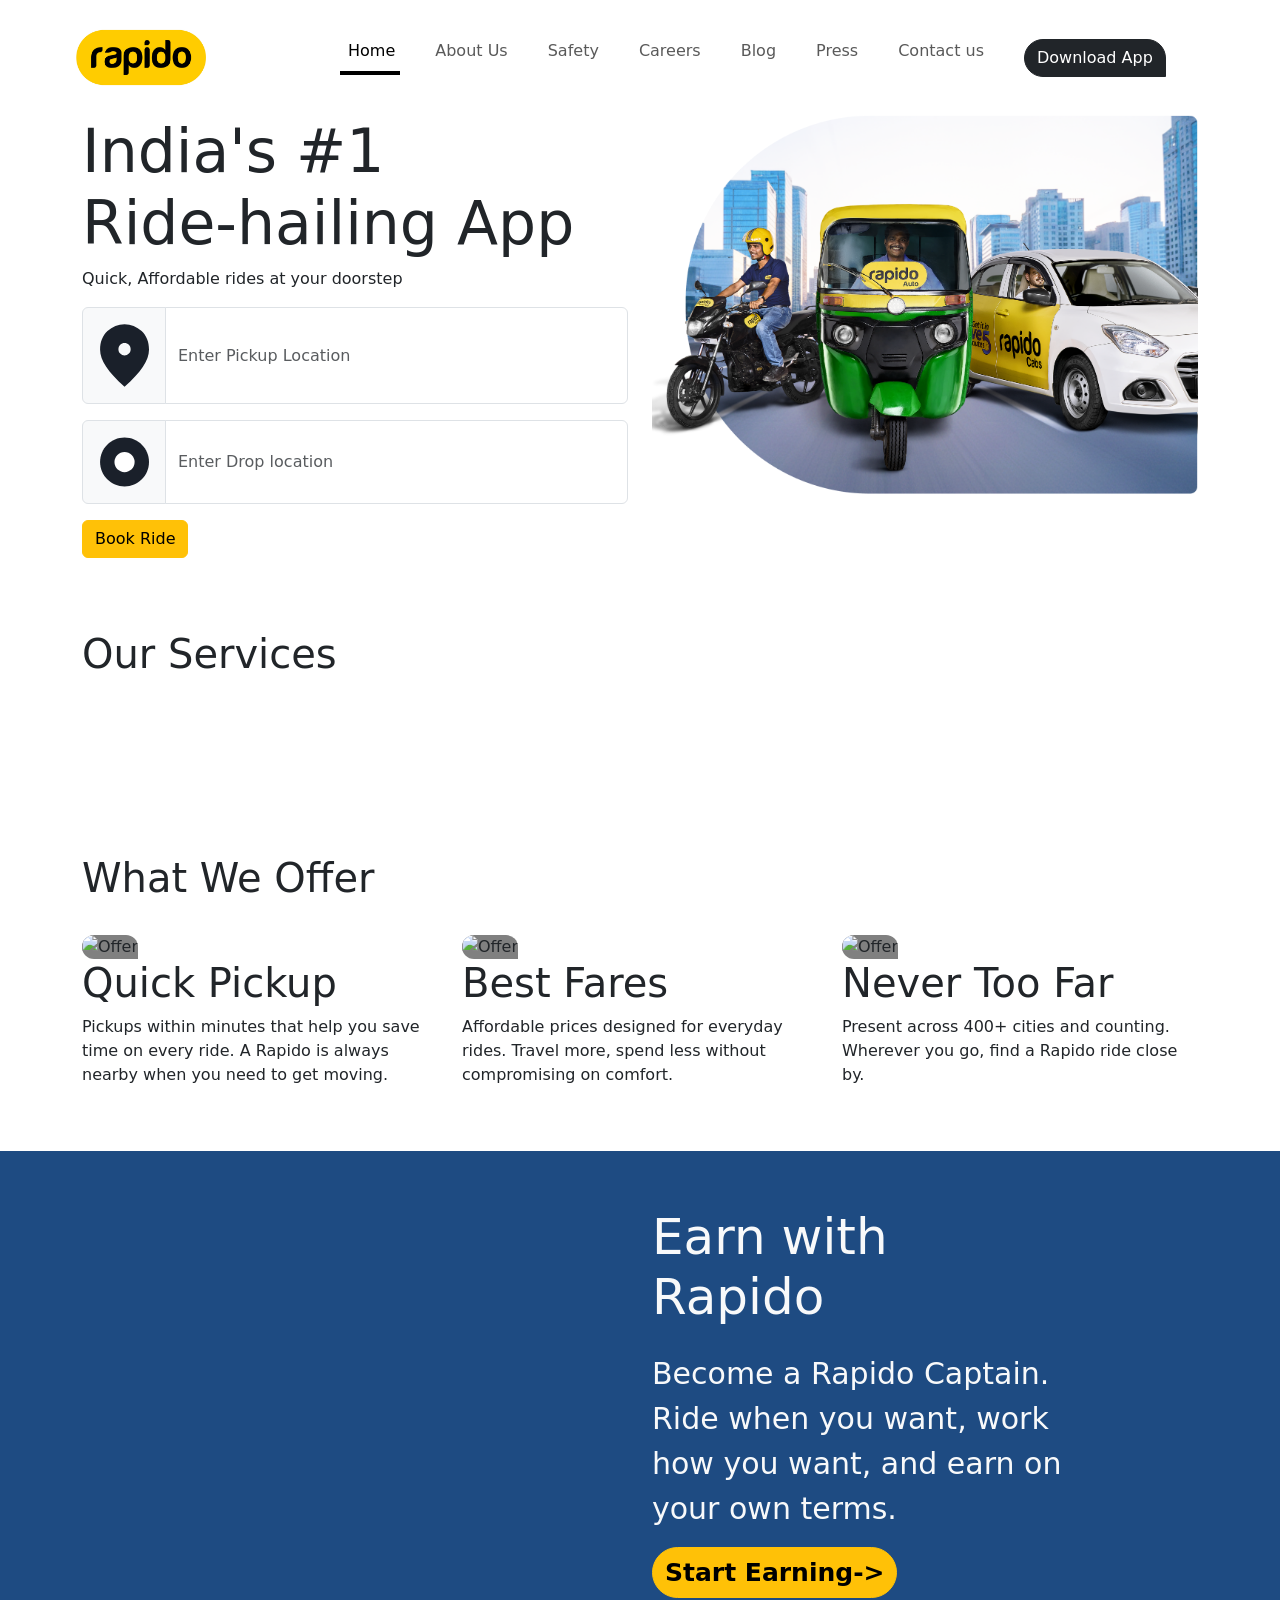
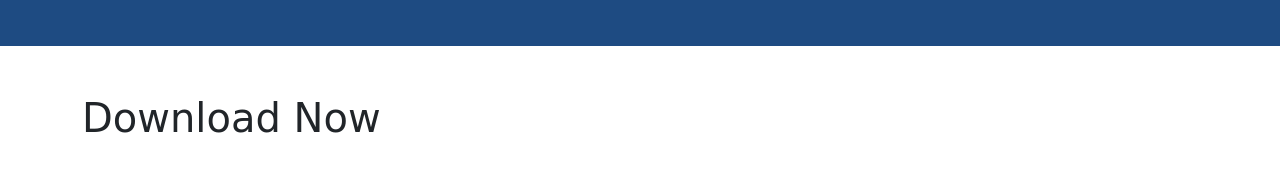
==== index.html @ 767d61e1 "Rapido" ====
<!doctype html>
<html lang="en">
  <head>
    <meta charset="UTF-8" />
    <meta name="viewport" content="width=device-width, initial-scale=1.0" />
    <title>Inia's #1 Ride Hailing App</title>
    <link
      rel="icon"
      href="https://upload.wikimedia.org/wikipedia/en/e/e7/Rapido-logo.png?utm_source=en.wikipedia.org&utm_campaign=index&utm_content=original"
    />
    <link
      rel="stylesheet"
      href="https://cdn.jsdelivr.net/npm/bootstrap@5.3.9/dist/css/bootstrap.min.css"
    />
    <link rel="stylesheet" href="rapido.css" />
  </head>
  <body>
    <nav class="navbar navbar-expand-lg navbar-light p-3">
      <div class="container-fluid ms-5 me-4">
        <a class="navbar-brand" href="#"
          ><img
            src="./Rapido-Logo.jpg"
            width="130px"
            alt=""
            style="margin-right: 70px"
        /></a>
        <button
          class="navbar-toggler"
          type="button"
          data-bs-toggle="collapse"
          data-bs-target="#navbarSupportedContent"
          aria-controls="navbarSupportedContent"
          aria-expanded="false"
          aria-label="Toggle navigation"
        >
          <span class="navbar-toggler-icon"></span>
        </button>
        <div class="collapse navbar-collapse" id="navbarSupportedContent">
          <ul class="navbar-nav me-4 mb-2 ms-5 mb-lg-0">
            <li class="nav-item me-4">
              <a class="nav-link active" aria-current="page" href="#">Home</a>
              <div id="underline"></div>
            </li>
            <li class="nav-item me-4">
              <a class="nav-link" href="#">About Us</a>
            </li>
            <li class="nav-item me-4">
              <a class="nav-link" href="#">Safety</a>
            </li>
            <li class="nav-item me-4">
              <a class="nav-link" href="#">Careers</a>
            </li>
            <li class="nav-item me-4">
              <a class="nav-link" href="#">Blog</a>
            </li>
            <li class="nav-item me-4">
              <a class="nav-link" href="#">Press</a>
            </li>
            <li class="nav-item me-4">
              <a class="nav-link" href="#">Contact us</a>
            </li>
            <li class="nav-item me-4">
              <a class="nav-link" href="#"
                ><button class="downloadapp btn btn-dark">
                  Download App
                </button></a
              >
            </li>
          </ul>
        </div>
      </div>
    </nav>
    <div class="container">
      <div class="row">
        <div class="col-6">
          <h1 class="sec1heading">
            India's #1<br />
            Ride-hailing App
          </h1>
          <p class="sec1para">Quick, Affordable rides at your doorstep</p>
          <form>
            <div class="input-group mb-3">
              <span class="input-group-text bg-light p-3" id="basic-addon1"
                ><img src="./location.svg" alt="" width="50px"
              /></span>
              <input
                type="text"
                class="form-control"
                placeholder="Enter Pickup Location"
                aria-label="Username"
                aria-describedby="basic-addon1"
              />
            </div>
            <div class="input-group mb-3">
              <span class="input-group-text bg-light p-3" id="basic-addon1"
                ><img src="./drop.svg" alt="" width="50px"
              /></span>
              <input
                type="text"
                class="form-control"
                placeholder="Enter Drop location"
                aria-label="Username"
                aria-describedby="basic-addon1"
              />
            </div>
            <button type="button" class="btn btn-warning">Book Ride</button>
          </form>
        </div>
        <div class="col-6">
          <img src="./banner_image_new.png" width="100%" alt="" />
        </div>
      </div>
    </div>
    <br />
    <div class="container mt-5 sec2">
      <h1>Our Services</h1>
      <div class="row">
        <div class="col-4 mt-4">
          <img
            src="https://content-cus.rapido.bike/image/serviceimage.svg"
            alt=""
          />
        </div>
        <div class="col-4 mt-4">
          <img
            src="https://content-cus.rapido.bike/image/auto_service.png"
            alt=""
          />
        </div>
        <div class="col-4 mt-4">
          <img
            src="https://content-cus.rapido.bike/image/cab_service.png"
            alt=""
          />
        </div>
        <div class="col-4 mt-4">
          <img
            src="https://content-cus.rapido.bike/image/parcel_service.png"
            alt=""
          />
        </div>
        <div class="col-4 mt-4">
          <img
            src="https://content-cus.rapido.bike/image/travel_service.png"
            alt=""
          />
        </div>
        <div class="col-4 mt-4">
          <img
            src="https://content-cus.rapido.bike/image/metro_service.png"
            alt=""
          />
        </div>
      </div>
    </div>
    <br />
    <div class="container mt-5 sec3">
      <h1>What We Offer</h1>
      <div class="row">
        <div class="col-4 mt-4">
          <img
            src="https://content-cus.rapido.bike/image/image.png"
            alt="Offer"
            class="offer-image"
          />
          <h1 class="offer-title">Quick Pickup</h1>
          <p class="offer-text">
            Pickups within minutes that help you save time on every ride. A
            Rapido is always nearby when you need to get moving.
          </p>
        </div>
        <div class="col-4 mt-4">
          <img
            src="https://content-cus.rapido.bike/image/bestfare_offer.png"
            alt="Offer"
            class="offer-image"
          />
          <h1 class="offer-title">Best Fares</h1>
          <p class="offer-text">
            Affordable prices designed for everyday rides. Travel more, spend
            less without compromising on comfort.
          </p>
        </div>
        <div class="col-4 mt-4">
          <img
            src="https://content-cus.rapido.bike/image/nevertofar_offer.png"
            alt="Offer"
            class="offer-image"
          />
          <h1 class="offer-title">Never Too Far</h1>
          <p class="offer-text">
            Present across 400+ cities and counting. Wherever you go, find a
            Rapido ride close by.
          </p>
        </div>
      </div>
    </div>
    <div class="container-fluid mt-5 sec4 p-5">
      <div class="row">
        <div class="col-6 ps-5">
          <img
            src="https://content-cus.rapido.bike/image/showcase_image.png"
            alt=""
            width="80%"
          />
        </div>
        <div class="col-6">
          <h1 class="text-light mt-2">Earn with<br />Rapido</h1>
          <p class="text-light mt-4">
            Become a Rapido Captain. Ride when you want, work how you want, and
            earn on your own terms.
          </p>
          <button class="btn btn-warning fw-bold">Start Earning-></button>
        </div>
      </div>
    </div>
    <div class="container">
      <h1 class="textcenter mt-5">Download Now</h1>
      <div class="row">
        <div class="col-6">
          <img
            src="https://content-cus.rapido.bike/image/dowloadnow_image.svg"
            alt=""
          />
        </div>
        <div class="col-6">
          <img
            src="https://content-cus.rapido.bike/image/rapido_captain.png"
            alt=""
            width="100%"
          />
        </div>
      </div>
    </div>
    <div class="container sec5">
      <div class="row">
        <div class="col-6">
        </div>
      </div>
    </div>
    <script src="https://cdn.jsdelivr.net/npm/bootstrap@5.0.2/dist/js/bootstrap.bundle.min.js"></script>
  </body>
</html>
---- rapido.css ----
.downloadapp{
    border-radius:30px 30px 0px 30px;
}
#underline{
    width:60px;
    height:4px;
    background-color:black;
}
.sec1heading{
    font-size:60px;
}
.sec1para{
    font-size: 30;
}
.sec2 img{
    width:100%;
}
.sec3 img{
    border-radius: 30px 30px 0px 30px;
    background-color:grey;
}
.sec4{
    background-color: #1e4b82;
}
.sec4 h1{
    font-size: 50px;
}
.sec4 p{
    font-size: 30px; 
    width:450px;
}
.sec4 button{
    font-size:25px;
    border-radius:30px;
}
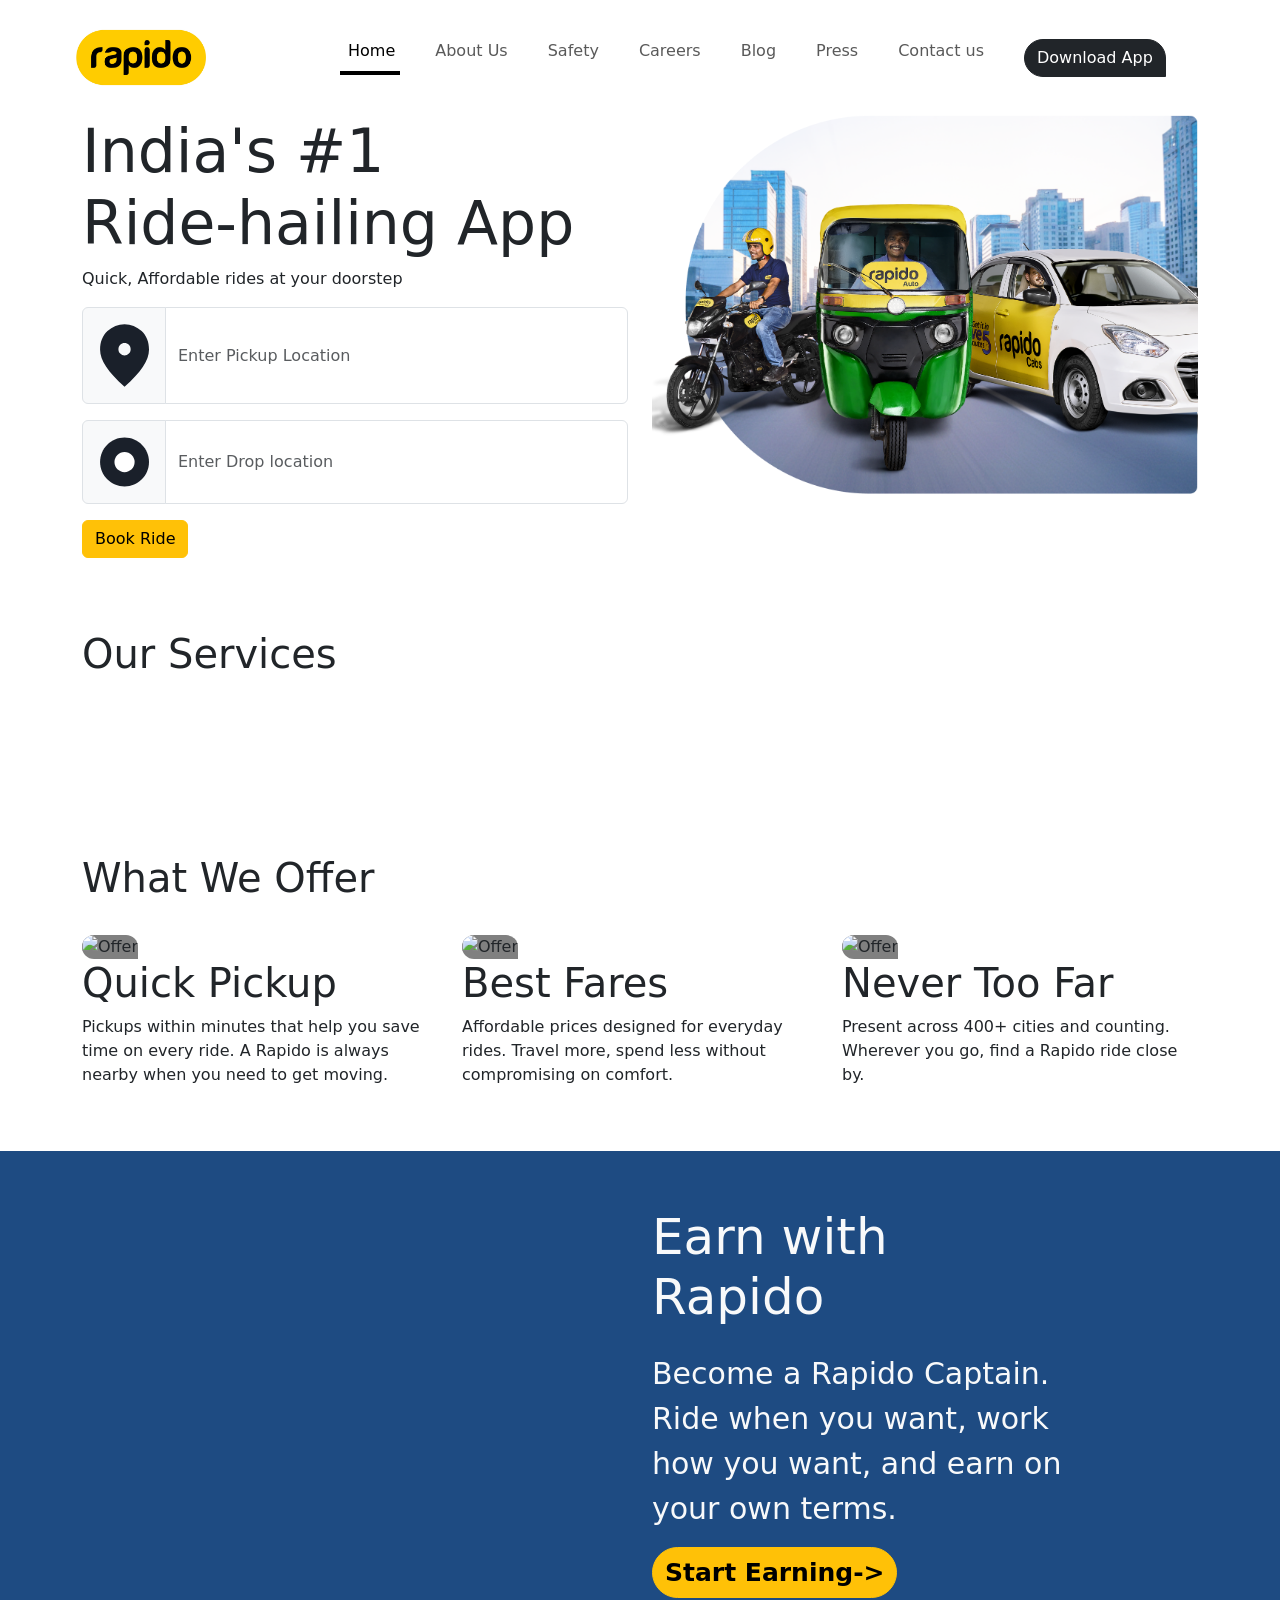
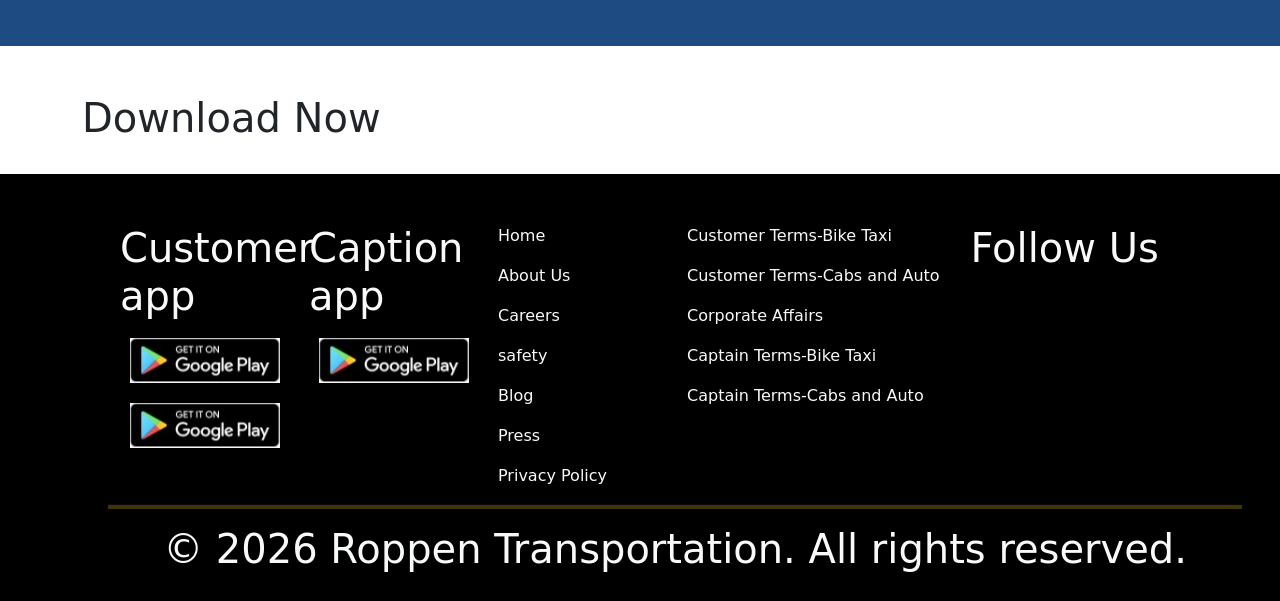
==== commit a5e8d10c: "Rapido" ====
--- a/index.html
+++ b/index.html
@@ -3,7 +3,7 @@
   <head>
     <meta charset="UTF-8" />
     <meta name="viewport" content="width=device-width, initial-scale=1.0" />
-    <title>Inia's #1 Ride Hailing App</title>
+    <title>India's #1 Ride Hailing App</title>
     <link
       rel="icon"
       href="https://upload.wikimedia.org/wikipedia/en/e/e7/Rapido-logo.png?utm_source=en.wikipedia.org&utm_campaign=index&utm_content=original"
@@ -13,6 +13,10 @@
       href="https://cdn.jsdelivr.net/npm/bootstrap@5.3.9/dist/css/bootstrap.min.css"
     />
     <link rel="stylesheet" href="rapido.css" />
+    <script
+      src="https://kit.fontawesome.com/94e66f8836.js"
+      crossorigin="anonymous"
+    ></script>
   </head>
   <body>
     <nav class="navbar navbar-expand-lg navbar-light p-3">
@@ -234,8 +238,49 @@
     </div>
     <div class="container sec5">
       <div class="row">
-        <div class="col-6">
-        </div>
+        <div class="col-6"></div>
+      </div>
+    </div>
+    <div class="fotter container-fluid">
+      <div class="row">
+        <div class="col-2">
+          <h1 class="heading-1 text-light">Customer app</h1>
+          <img src="play_store.jpeg" alt="Play Store" class="play-store" />
+          <img src="play_store.jpeg" alt="Play Store" class="play-store" />
+        </div>
+        <div class="col-2">
+          <h1 class="heading-1 text-light">Caption app</h1>
+          <img src="play_store.jpeg" alt="Play Store" class="play-store" />
+        </div>
+        <div class="col-2">
+          <p class="text-light">Home</p>
+          <p class="text-light">About Us</p>
+          <p class="text-light">Careers</p>
+          <p class="text-light">safety</p>
+          <p class="text-light">Blog</p>
+          <p class="text-light">Press</p>
+          <p class="text-light">Privacy Policy</p>
+        </div>
+        <div class="col-3">
+          <p class="text-light">Customer Terms-Bike Taxi</p>
+          <p class="text-light">Customer Terms-Cabs and Auto</p>
+          <p class="text-light">Corporate Affairs</p>
+          <p class="text-light">Captain Terms-Bike Taxi</p>
+          <p class="text-light">Captain Terms-Cabs and Auto</p>
+        </div>
+        <div class="col-3">
+          <h1 class="text-light">Follow Us</h1>
+          <div class="social-icons">
+            <i class="fa-brands fa-instagram text-light icon"></i>
+            <i class="fa-brands fa-instagram text-light icon"></i>
+            <i class="fa-brands fa-instagram text-light icon"></i>
+            <i class="fa-brands fa-instagram text-light icon"></i>
+          </div>
+        </div>
+        <hr class="line" />
+        <h1 class="footer-bottom text-center text-light">
+          © 2026 Roppen Transportation. All rights reserved.
+        </h1>
       </div>
     </div>
     <script src="https://cdn.jsdelivr.net/npm/bootstrap@5.0.2/dist/js/bootstrap.bundle.min.js"></script>
--- a/rapido.css
+++ b/rapido.css
@@ -32,4 +32,31 @@
 .sec4 button{
     font-size:25px;
     border-radius:30px;
+}
+.insta{
+    color:white;
+}
+
+.icon{
+    height:40px;
+    width: 40PX;
+}
+.fotter{
+    background-color: black;
+    padding: 50px 50px 20px 120px;
+.play-store{
+    margin: 10px;
+}
+}
+.footer-bottom{
+    font-size:40px;
+}
+/*
+.social-icons{
+    background-color: white;
+}*/
+
+.line{
+    height: 5px;
+    background-color: #FFC914;
 }
